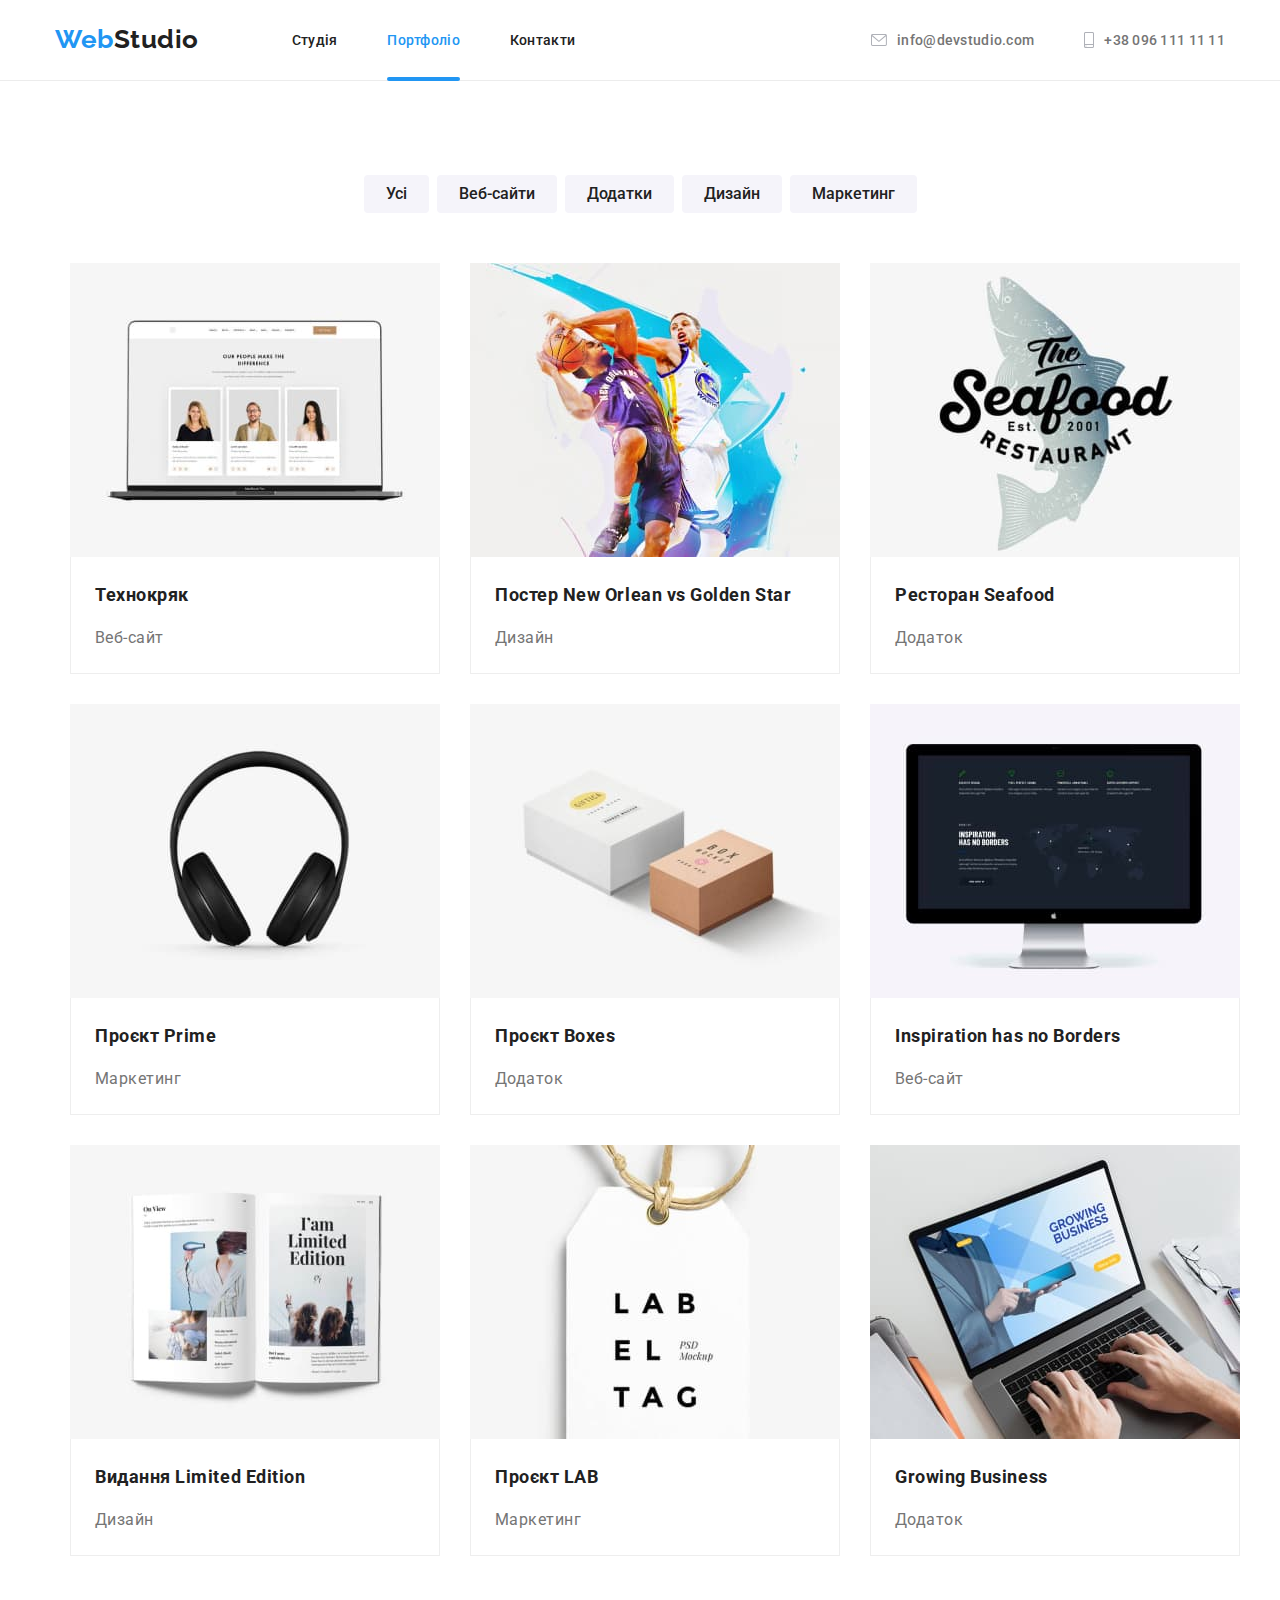
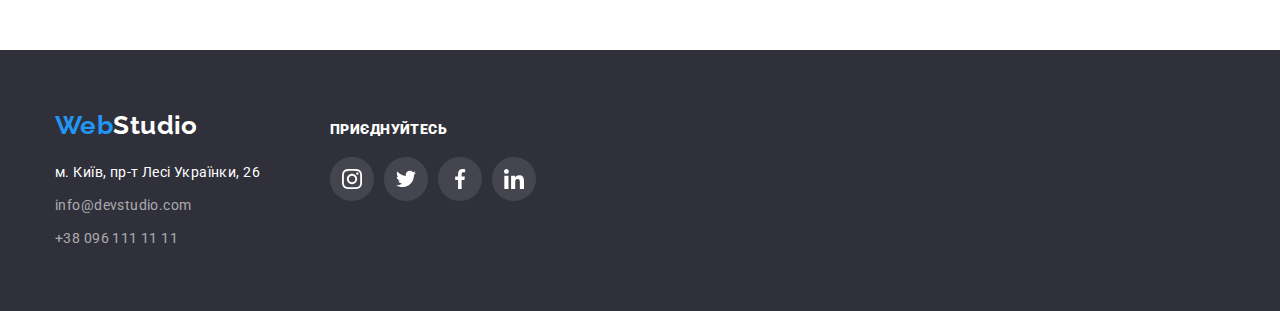
==== portfolio.html @ b57c9b63 "added previos" ====
<!DOCTYPE html>
<html lang="uk">
  <head>
    <meta charset="UTF-8" />
    <meta http-equiv="X-UA-Compatible" content="IE=edge" />
    <meta name="viewport" content="width=device-width, initial-scale=1.0" />
    <title>Портфоліо</title>
    <link
      rel="stylesheet"
      href="https://cdnjs.cloudflare.com/ajax/libs/modern-normalize/1.1.0/modern-normalize.min.css"
    />
    <link rel="stylesheet" href="./css/styles.css" />
    <link
      href="https://fonts.googleapis.com/css2?family=Oleo+Script&family=Raleway:wght@700&family=Roboto:wght@400;500;700;900&display=swap"
      rel="stylesheet"
    />
  </head>
  <body class="page">
    <header class="page-header">
      <div class="container page-container">
        <nav class="site-nav">
          <a href="./index.html" class="logo"><span class="logo-blue">Web</span>Studio</a>
          <ul class="site-nav-list">
            <li><a href="./index.html" class="link">Студія</a></li>
            <li><a href="./portfolio.html" class="link current">Портфоліо</a></li>
            <li><a href="" class="link item">Контакти</a></li>
          </ul>
        </nav>
        <ul class="auth-nav">
          <li>
            <a href="mailto:info@devstudio.com" class="link"
              ><svg class="env">
                <use href="./images/icons.svg#icon-envelope"></use></svg
              >info@devstudio.com</a
            >
          </li>
          <li>
            <a href="tel:+380961111111" class="link item"
              ><svg class="tel">
                <use href="./images/icons.svg#icon-smartphone"></use></svg
              >+38 096 111 11 11</a
            >
          </li>
        </ul>
      </div>
    </header>
    <main class="main">
      <section class="section">
        <div class="container">
          <h2 hidden class="visusally-hiden">Портоліо</h2>
          <!-- Портфоліо -->
          <ul class="buttons-list">
            <li><button type="button" class="btn-page">Усі</button></li>
            <li><button type="button" class="btn-page">Веб-сайти</button></li>
            <li><button type="button" class="btn-page">Додатки</button></li>
            <li><button type="button" class="btn-page">Дизайн</button></li>
            <li><button type="button" class="btn-page">Маркетинг</button></li>
          </ul>

          <div class="container">
            <ul class="portfolio">
              <li>
                <a href="./index.html" target="_blank" rel="noopener noreferrer" class="port-link">
                  <div class="port-card">
                    <img src="./images/portfolio/Технокряк.jpg" alt="Технокряк" width="370" /><p class="port-card-text">Ресурс пропонує комплексні пропозиції з різним рівнем функціоналу та сервісів. Все це дозволить відвідувачу отримати вичерпні відомості про компанію чи приватну особу.</p>
                  </div>
                  <div class="port-box">
                    <h3 class="list-title">Технокряк</h3>
                    <p class="main-text">Веб-сайт</p>
                  </div>
                </a>
              </li>
              <li>
                <a href="./index.html" target="_blank" rel="noopener noreferrer" class="port-link">
                  <div class="port-card">
                    <img
                      src="./images/portfolio/ПостерNew.jpg"
                      alt="Постер New Orlean vs Golden Star"
                      width="370"
                    /><p class="port-card-text">Ресурс пропонує комплексні пропозиції з різним рівнем функціоналу та сервісів. Все це дозволить відвідувачу отримати вичерпні відомості про компанію чи приватну особу.</p>
                  </div>
                  <div class="port-box">
                    <h3 class="list-title">Постер New Orlean vs Golden Star</h3>
                    <p class="main-text">Дизайн</p>
                  </div>
                </a>
              </li>
              <li>
                <a href="./index.html" target="_blank" rel="noopener noreferrer" class="port-link">
                  <div class="port-card">
                    <img src="./images/portfolio/Ресторан.jpg" alt="Ресторан Seafood" width="370" /><p class="port-card-text">Ресурс пропонує комплексні пропозиції з різним рівнем функціоналу та сервісів. Все це дозволить відвідувачу отримати вичерпні відомості про компанію чи приватну особу.</p>
                  </div>
                  <div class="port-box">
                    <h3 class="list-title">Ресторан Seafood</h3>
                    <p class="main-text">Додаток</p>
                  </div>
                </a>
              </li>
              <li>
                <a href="./index.html" target="_blank" rel="noopener noreferrer" class="port-link">
                  <div class="port-card">
                    <img src="./images/portfolio/ПроєктPrime.jpg" alt="Проєкт Prime" width="370" /><p class="port-card-text">Ресурс пропонує комплексні пропозиції з різним рівнем функціоналу та сервісів. Все це дозволить відвідувачу отримати вичерпні відомості про компанію чи приватну особу.</p>
                  </div>
                  <div class="port-box">
                    <h3 class="list-title">Проєкт Prime</h3>
                    <p class="main-text">Маркетинг</p>
                  </div>
                </a>
              </li>
              <li>
                <a href="./index.html" target="_blank" rel="noopener noreferrer" class="port-link">
                  <div class="port-card">
                    <img src="./images/portfolio/ПроєктBoxes.jpg" alt="Проєкт Boxes" width="370" /><p class="port-card-text">Ресурс пропонує комплексні пропозиції з різним рівнем функціоналу та сервісів. Все це дозволить відвідувачу отримати вичерпні відомості про компанію чи приватну особу.</p>
                  </div>
                  <div class="port-box">
                    <h3 class="list-title">Проєкт Boxes</h3>
                    <p class="main-text">Додаток</p>
                  </div>
                </a>
              </li>
              <li>
                <a href="./index.html" target="_blank" rel="noopener noreferrer" class="port-link">
                  <div class="port-card">
                    <img
                      src="./images/portfolio/Inspiration.jpg"
                      alt="Inspiration has no Borders"
                      width="370"
                    /><p class="port-card-text">Ресурс пропонує комплексні пропозиції з різним рівнем функціоналу та сервісів. Все це дозволить відвідувачу отримати вичерпні відомості про компанію чи приватну особу.</p>
                  </div>
                  <div class="port-box">
                    <h3 class="list-title">Inspiration has no Borders</h3>
                    <p class="main-text">Веб-сайт</p>
                  </div>
                </a>
              </li>
              <li>
                <a href="./index.html" target="_blank" rel="noopener noreferrer" class="port-link">
                  <div class="port-card">
                    <img
                      src="./images/portfolio/Видання.jpg"
                      alt="Видання Limited Edition"
                      width="370"
                    /><p class="port-card-text">Ресурс пропонує комплексні пропозиції з різним рівнем функціоналу та сервісів. Все це дозволить відвідувачу отримати вичерпні відомості про компанію чи приватну особу.</p>
                  </div>
                  <div class="port-box">
                    <h3 class="list-title">Видання Limited Edition</h3>
                    <p class="main-text">Дизайн</p>
                  </div>
                </a>
              </li>
              <li>
                <a href="./index.html" target="_blank" rel="noopener noreferrer" class="port-link">
                  <div class="port-card">
                    <img src="./images/portfolio/ПроєктLAB.jpg" alt="Проєкт LAB" width="370" /><p class="port-card-text">Ресурс пропонує комплексні пропозиції з різним рівнем функціоналу та сервісів. Все це дозволить відвідувачу отримати вичерпні відомості про компанію чи приватну особу.</p>
                  </div>
                  <div class="port-box">
                    <h3 class="list-title">Проєкт LAB</h3>
                    <p class="main-text">Маркетинг</p>
                  </div>
                </a>
              </li>
              <li>
                <a href="./index.html" target="_blank" rel="noopener noreferrer" class="port-link">
                  <div class="port-card">
                    <img src="./images/portfolio/Growing.jpg" alt="Growing Business" width="370" /><p class="port-card-text">Ресурс пропонує комплексні пропозиції з різним рівнем функціоналу та сервісів. Все це дозволить відвідувачу отримати вичерпні відомості про компанію чи приватну особу.</p>
                  </div>
                  <div class="port-box">
                    <h3 class="list-title">Growing Business</h3>
                    <p class="main-text">Додаток</p>
                  </div>
                </a>
              </li>
            </ul>
          </div>
        </div>
      </section>
    </main>
    <footer class="footer">
      <!-- Підвал -->
      <div class="container footer-container">
        <div>
          <a href="./index.html" class="logo-footer"><span class="logo-blue">Web</span>Studio</a>
          <address>
            <ul class="contacts-list">
              <li>
                <a href="https://goo.gl/maps/DitQ5L7CLAvDK1iu7" target="_blank" class="link"
                  >м. Київ, пр-т Лесі Українки, 26</a
                >
              </li>
              <li><a href="mailto:info@devstudio.com" class="link-to">info@devstudio.com</a></li>
              <li><a href="tel:+380961111111" class="link-to">+38 096 111 11 11</a></li>
            </ul>
          </address>
        </div>
        <div class="thumb">
          <h2 class="footer-title"><strong>приєднуйтесь</strong></h2>
          <ul class="our-socials">
            <li>
              <a href="">
                <svg>
                  <use href="./images/icons.svg#icon-Ellipse-3"></use>
                </svg>
              </a>
            </li>
            <li>
              <a href="">
                <svg>
                  <use href="./images/icons.svg#icon-Ellipse-2"></use>
                </svg>
              </a>
            </li>
            <li>
              <a href="">
                <svg>
                  <use href="./images/icons.svg#icon-Ellipse-1"></use>
                </svg>
              </a>
            </li>
            <li>
              <a href="">
                <svg>
                  <use href="./images/icons.svg#icon-Ellipse"></use>
                </svg>
              </a>
            </li>
          </ul>
        </div>
      </div>
    </footer>
  </body>
</html>
---- css/styles.css ----
:root {
  --primary-text-color: #757575;
  --secondary-text-color: #212121;
  --accent-color: #2196f3;
  --main-backgroud-color: #f5f5f5;
  --dark-background-color: #2f303a;
  --background-color-header: #ffffff;
  --filters-color: #f5f4fa;
  --addinational-background-color: #eeeeee;
  --links-color: rgba(255, 255, 255, 0.6);
  --border-color: #ececec;
  --fill-color: #afb1b8;
  --background-elements: rgba(47, 48, 58, 0.8);
  --modal-backdrop-color: rgba(0, 0, 0, 0.2);
  --background-cards: rgba(33, 150, 243, 0.9);
}
/*   основний колір тексту  #757575 */
/* вторинний колір тексту #212121 */
/* білий #FFFFFF */
/* акцент #2196F3 */

/* колір шапки #FFFFFF */
/* основний колір фону #F5F5F5 */
/* колір фона 1 #F5F4FA */
/* колір фона 2 #2F303A */
a {
  transition-property: color, background-color, fill;
  transition-duration: 250ms;
  transition-timing-function: cubic-bezier(0.4, 0, 0.2, 1);
}
h1,
h2,
h3,
h4,
h5,
h6,
p {
  margin: 0;
}
ul,
ol {
  list-style: none;
  padding: 0;
  margin: 0;
}
img {
  display: block;
  max-width: 100%;
  height: auto;
}
a {
  text-decoration: none;
}

.container {
  width: 1200px;
  margin-left: auto;
  margin-right: auto;
  padding-left: 15px;
  padding-right: 15px;
}
.section {
  padding: 94px 0;
}

.page {
  background-color: var(--main-background-color);
  font-family: 'Roboto', sans-serif;
  font-style: normal;
  font-size: 14px;
  letter-spacing: 0.03em;
  color: var(--primary-text-color);
}
li {
  list-style-type: none;
}
/* header styles */
.site-nav a {
  position: relative;
}
.current::after {
  content: '';
  position: absolute;
  width: 100%;
  height: 4px;
  left: 0;
  bottom: -1px;

  background: var(--accent-color);
  border-radius: 2px;
}

.site-nav,
.site-nav-list,
.auth-nav {
  display: flex;
  align-items: center;
}
.auth-nav svg {
  width: 16px;
  height: 12px;
  margin-right: 10px;
}
.auth-nav .tel {
  width: 10px;
  height: 16px;
}
.link :hover .env {
  color: var(--accent-color);
}
.page-container {
  display: flex;
}
.page .logo,
.logo-footer {
  font-family: 'Raleway', sans-serif;
  font-style: normal;
  font-weight: 700;
  font-size: 26px;
  line-height: 1.2;
}
.page-header {
  border-bottom: 1px solid var(--border-color);
  background-color: var(--background-color-header);
}
.logo {
  color: var(--secondary-text-color);
}
.logo-blue {
  color: var(--accent-color);
}
.site-nav a,
.auth-nav a {
  padding-bottom: 32px;
  padding-top: 32px;
  display: block;
  margin-right: 50px;

  text-decoration: none;
  font-weight: 500;
  font-size: 14px;
  line-height: 1.15;
  letter-spacing: 0.02em;
}
.site-nav a {
  color: var(--secondary-text-color);
}
.site-nav .logo {
  padding-top: 24px;
  padding-bottom: 25px;
  margin-right: 93px;
}
.auth-nav {
  margin-left: auto;
}
.auth-nav .item,
.site-nav .item {
  margin-right: 0;
}
.auth-nav .link {
  display: flex;
  align-items: center;
  color: var(--primary-text-color);
  fill: var(--fill-color);
}
.link.current {
  color: var(--accent-color);
}
.link:hover,
.link:focus {
  cursor: pointer;
  color: var(--accent-color);
  fill: var(--accent-color);
}
/* hero styles */

.hero {
  max-width: 1600px;
  margin-left: auto;
  margin-right: auto;
  padding: 200px 0;
  text-align: center;
  color: var(--background-color-header);
  background-color: var(--dark-background-color);
  background-image: linear-gradient(rgba(47, 48, 58, 0.4), rgba(47, 48, 58, 0.4)),
    url('../images/img-hero.jpg');
}
.hero-title {
  width: 696px;
  margin: 0 auto;

  font-weight: 900;
  font-size: 44px;
  line-height: 1.36;
  text-align: center;
  letter-spacing: 0.06em;
  text-transform: uppercase;
}
.btn {
  border: none;
  border-radius: 4px;
  padding: 10px 32px 10px 32px;
  margin-top: 30px;

  color: var(--background-color-header);
  background-color: var(--accent-color);
  font-weight: 700;
  font-size: 16px;
  line-height: 1.88;
  letter-spacing: 00.03em;
  font-family: inherit;
  box-shadow: 0px 4px 4px rgba(0, 0, 0, 0.25);
}

/* modal window */
.backdrop {
  position: fixed;
  width: 100%;
  height: 100vh;
  left: 0px;
  top: 0px;

  opacity: 1;

  background-color: var(--modal-backdrop-color);
  z-index: 2;

  transition: opacity 250ms cubic-bezier(0.4, 0, 0.2, 1); 

}

.backdrop.is-hidden {
  pointer-events: none;
  opacity: 0;
}

.backdrop.is-hidden .modal {
   transform: translate(-50%, -50%) scale(0.8);
}
.modal {
  position: absolute;
  top: 50%;
  left: 50%;
  transform: translate(-50%, -50%) scale(1);
  width: 528px;
  height: 581px;

  background-color: var(--background-color-header);
  transition: transform 250ms cubic-bezier(0.4, 0, 0.2, 1);

}
.close-btn {
  position: absolute;
  top: 8px;
  right: 8px;
  width: 30px;
  height: 30px;
  background-color: var(--background-color-header);
  cursor: pointer;

  display: flex;
  justify-content: center;
  align-items: center;
  border: 1px solid rgba(0, 0, 0, 0.1);
  border-radius: 50%;
}

/* main styles */

.main-list {
  gap: 30px;
  display: flex;
}
.main-list div {
  background-color: var(--addinational-background-color);
  width: 270px;
  height: 120px;
  display: flex;
  align-items: center;
  justify-content: center;
  margin-bottom: 30px;
}
.main-list svg {
  width: 70px;
  height: 70px;
}
.main-list li {
  width: 270px;
}
/* .main-list li:not(:last-child){
      margin-right: 30px;
} */
main .main {
  background-color: var(--main-backgroud-color);
}
.list-title-list li {
  background-color: var(--background-color-header);
}
.list-title {
  margin: auto;
  margin-bottom: 10px;

  color: var(--secondary-text-color);
  font-weight: 500;
  font-size: 16px;
  line-height: 1.17;
  letter-spacing: 0.03em;
}
.main-list .list-title {
  margin-bottom: 10px;

  font-weight: 700;
  font-size: 14px;
  line-height: 1.12;
}

/* What we do */
.section-whatwedo {
  padding-top: 0;
}
.card-title {
  font-weight: 700;
  font-size: 14px;
  line-height: 1.07px;
  text-transform: uppercase;

  color: var(--background-color-header);
}
.card-element {
  display: flex;
  justify-content: center;
  align-items: center;
  position: absolute;

  width: 370px;
  height: 70px;
  bottom: 0px;
  left: 0px;

  background-color: var(--background-elements);
}
.title {
  margin-bottom: 50px;
  color: var(--secondary-text-color);
  font-weight: 700;
  font-size: 36px;
  line-height: 1.16;
  text-align: center;
}
.items {
  display: flex;
  gap: 30px;
}
.item-photo {
  position: relative;
  width: 370px;
}
.portfolio .list-title {
  font-weight: 700;
  font-size: 18px;
  line-height: 2;
}
/* Team section */
.team-box {
  background-color: var(--filters-color);
}
.list-title-list img {
  margin-bottom: 30px;
}
.list-title-list {
  display: flex;
  gap: 30px;
}
.list-title-list .social-links {
  justify-content: center;
  align-items: center;
  display: flex;
  gap: 10px;
  height: 44px;
  margin-bottom: 30px;
}
.list-title-list svg {
  width: 20px;
  height: 20px;
  fill: var(--fill-color);
}
.social-link {
  display: block;
  height: 44px;
  border-radius: 50%;
  width: 100%;
  height: 100%;
}
.social-link:hover,
.social-link:focus {
  background-color: var(--accent-color);
  fill: var(--background-color-header);
}
.social-link:hover svg,
.social-link:focus svg {
  fill: var(--background-color-header);
}
.social-links .social-link {
  width: 44px;
  height: 44px;
  display: flex;
  align-items: center;
  justify-content: center;
}

.list-title-list .mate {
  text-align: center;
  width: 270px;
  /* shadows */
  box-shadow: 0px 1px 3px rgba(0, 0, 0, 0.12), 0px 1px 1px rgba(0, 0, 0, 0.14),
    0px 2px 1px rgba(0, 0, 0, 0.2);
  border-radius: 0px 0px 4px 4px;
}

.main-text {
  color: var(--primary-text-color);
  font-weight: 400;
  font-size: 14px;
  line-height: 1.7;
  letter-spacing: 0.03em;
}
.team-box .main-text {
  margin-bottom: 16px;
  font-weight: 400;
  font-size: 16px;
  line-height: 1.18;
}
.portfolio .main-text {
  font-weight: 400;
  font-size: 16px;
  line-height: 1.87;
}

/* Clients */
.clients-title {
  font-weight: 700;
  font-size: 36px;
  line-height: 1.16;
  text-align: center;
  letter-spacing: 0.03em;
  margin-bottom: 50px;
  color: var(--secondary-text-color);
}
.client-logo {
  display: flex;
  gap: 30px;
  justify-content: center;
}
.client-logo svg {
  fill: var(--fill-color);
  width: 106px;
  height: 60px;
}
.logo-box {
  display: flex;
  justify-content: center;
  align-items: center;
  width: 170px;
  height: 92px;
  border: 1px solid var(--fill-color);
  border-radius: 4px;
}
.logo-box:hover,
.logo-box:focus {
  border-color: var(--accent-color);
}

.logo-box:hover svg,
.logo-box:focus svg {
  fill: var(--accent-color);
}
/* page 2 */

.buttons-list li:not(:first-child) {
  margin-left: 8px;
}
.btn-page {
  border: var(--filters-color);
  border-radius: 4px;
  padding: 6px 22px 6px 22px;
  background-color: var(--filters-color);
  color: var(--secondary-text-color);
  font-weight: 500;
  font-size: 16px;
  line-height: 1.62;
  font-family: inherit;

  transition-property: color, background-color;
  transition-duration: 250ms;
  transition-timing-function: cubic-bezier(0.4, 0, 0.2, 1);
}
.btn-page:hover,
.btn-page:focus {
  cursor: pointer;
  background-color: var(--accent-color);
  color: var(--background-color-header);
  box-shadow: 0px 3px 1px rgba(0, 0, 0, 0.1), 0px 1px 2px rgba(0, 0, 0, 0.08),
    0px 2px 2px rgba(0, 0, 0, 0.12);
}
.buttons-list {
  display: flex;
  justify-content: center;
  padding-bottom: 50px;

  background-color: var(--background-color-header);
}
.portfolio {
  display: flex;
  flex-wrap: wrap;
  gap: 30px;
}
.portfolio li {
  background-color: var(--background-color-header);
}
.port-link:hover,
.port-link:focus {
  display: block;
  box-shadow: 0px 4px 4px rgba(0, 0, 0, 0.25);
}
.port-box {
  padding: 20px 24px;
  border: 1px solid var(--addinational-background-color);
  border-top: none;
}

.port-card {
  position: relative;
  top: 0;
  left: 0;
  overflow: hidden;
}

.port-card-text {
  position: absolute;
  top: 0;
  left: 0;
  height: 100%;
  padding: 63px 24px;

  background-color: var(--background-cards);
  color: var(--background-color-header);
  font-size: 18px;
  line-height: 1.5;

  transform: translateY(101%);
  transition-property: transform;
  transition-duration: 250ms;
  transition-timing-function: cubic-bezier(0.4, 0, 0.2, 1);
}

.port-link:hover .port-card-text,
.port-link:focus .port-card-text {
  transform: translateY(0);
}
/* footer styles */
.footer {
  padding: 60px 0px;
  background-color: var(--dark-background-color);
}
.footer-container {
  display: flex;
  align-items: baseline;
}
.our-socials {
  display: flex;
  gap: 10px;
  margin-top: 20px;
}
.thumb {
  margin-left: 70px;
}
.footer-title {
  font-weight: 700;
  font-size: 14px;
  line-height: 1.07;
  letter-spacing: 0.03em;
  text-transform: uppercase;
  color: var(--background-color-header);
}
.our-socials svg {
  width: 44px;
  height: 44px;
  fill: var(--background-color-header);
}
.our-socials a {
  display: block;
  width: 44px;
  height: 44px;
  border-radius: 50%;
}
.our-socials a:hover,
.our-socials a:focus {
  background-color: var(--accent-color);
}
.contacts-list {
  margin-top: 20px;
}
.logo-footer {
  text-decoration: none;
  color: var(--background-color-header);
}
.contacts-list a {
  color: var(--background-color-header);
  text-decoration: none;
  font-style: normal;
}
.contacts-list li:not(:last-child) {
  margin-bottom: 9px;
}
.footer .link-to {
  color: var(--links-color);
  font-style: normal;
  font-weight: 400;
  font-size: 14px;
  line-height: 1.71;
}
.footer .link {
  font-weight: 400;
  font-size: 14px;
  line-height: 1.71;
}
.footer .link-to:hover,
.footer .link-to:focus {
  color: var(--accent-color);
}
.no-scroll {
  overflow: hidden;
}
.visually-hidden {
  position: absolute;
  white-space: nowrap;
  width: 1px;
  height: 1px;
  overflow: hidden;
  border: 0;
  padding: 0;
  clip: rect(0 0 0 0);
  clip-path: inset(50%);
  margin: -1px;
}
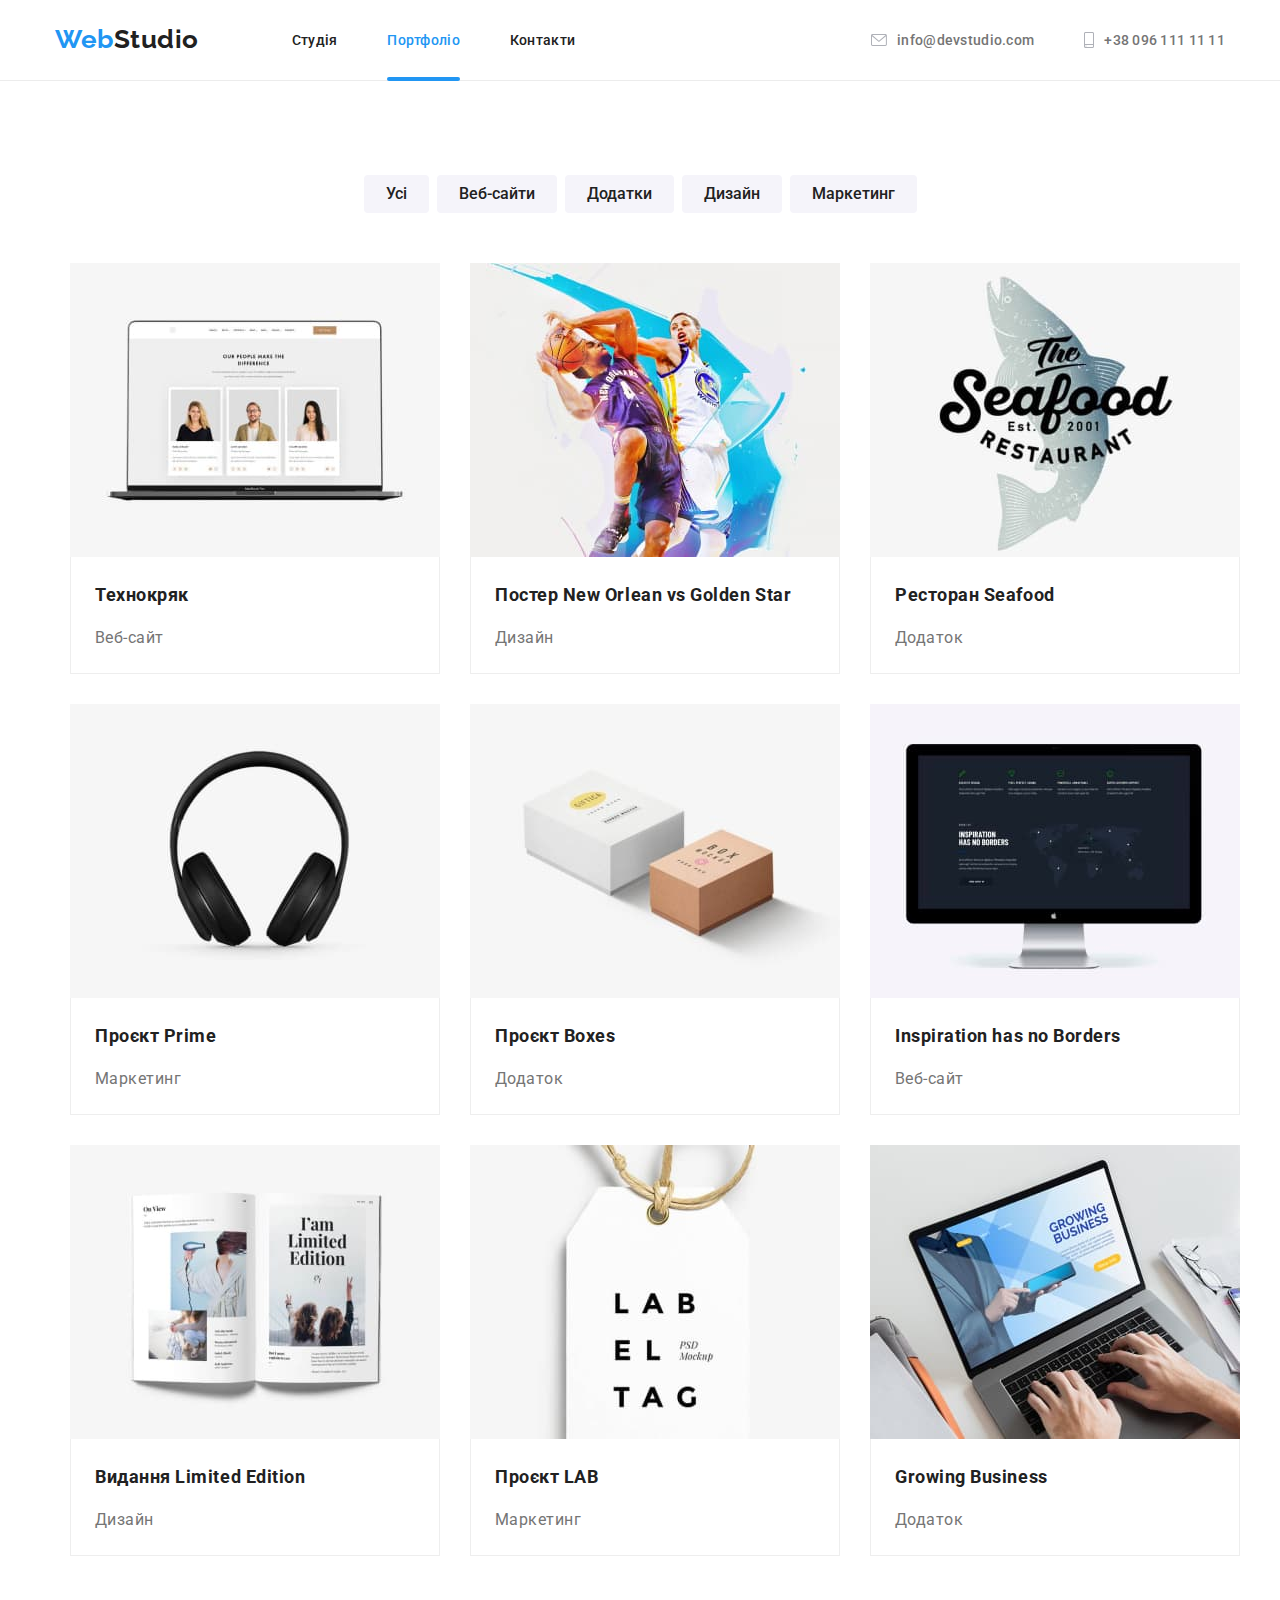
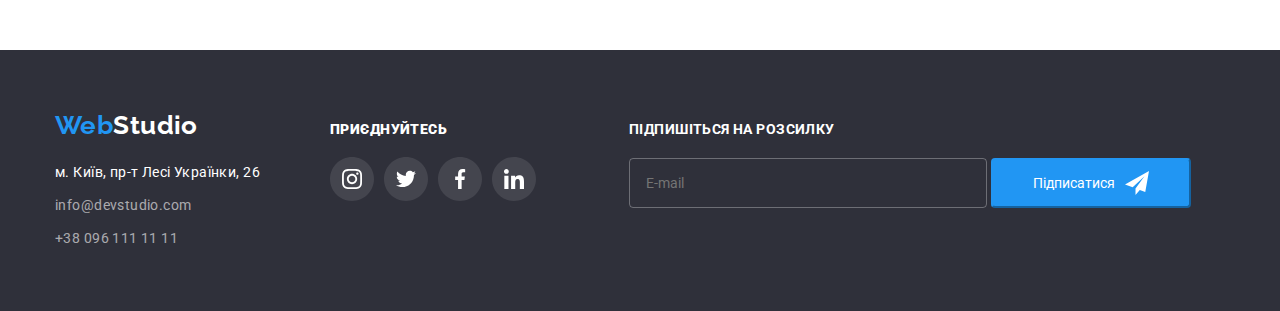
==== commit 684acd96: "added forms" ====
--- a/portfolio.html
+++ b/portfolio.html
@@ -225,6 +225,16 @@
             </li>
           </ul>
         </div>
+        <div class="subs-box">
+				<b class="subs-title">Підпишіться на розсилку</b>
+				<form action="#" name="subscribe-form">
+					<input type="email" class="subs-input" placeholder="E-mail" />
+					<button type="submit" class="subs-btn">Підписатися
+						<svg class="subs-icon">
+							<use href="./images/icons.svg#icon-send"></use>
+						</svg></button>
+				</form>
+			</div>
       </div>
     </footer>
   </body>
--- a/css/styles.css
+++ b/css/styles.css
@@ -225,8 +225,7 @@
   background-color: var(--modal-backdrop-color);
   z-index: 2;
 
-  transition: opacity 250ms cubic-bezier(0.4, 0, 0.2, 1); 
-
+  transition: opacity 250ms cubic-bezier(0.4, 0, 0.2, 1);
 }
 
 .backdrop.is-hidden {
@@ -235,7 +234,7 @@
 }
 
 .backdrop.is-hidden .modal {
-   transform: translate(-50%, -50%) scale(0.8);
+  transform: translate(-50%, -50%) scale(0.8);
 }
 .modal {
   position: absolute;
@@ -247,7 +246,6 @@
 
   background-color: var(--background-color-header);
   transition: transform 250ms cubic-bezier(0.4, 0, 0.2, 1);
-
 }
 .close-btn {
   position: absolute;
@@ -265,6 +263,150 @@
   border-radius: 50%;
 }
 
+
+.close-btn:hover svg {
+  fill:var(--accent-color)
+}
+
+/*  Form styles  */
+
+.modal-title {
+  display: block;
+  text-align: center;
+  margin-bottom: 12px;
+  margin-top: 40px;
+
+  font-size: 20px;
+  font-weight: 700;
+  line-height: 1.15;
+
+  color: var(--secondary-text-color);
+}
+
+.form {
+  margin: 0 auto;
+  display: flex;
+  flex-direction: column;
+  margin-bottom: 20px;
+  width: 448px;
+  height: 342px;
+}
+
+.form-field {
+  position: relative;
+  display: flex;
+  flex-direction: column;
+  margin-bottom: 10px;
+}
+
+.form-field:last-child {
+  margin-bottom: 0;
+}
+
+.field-input {
+  position: relative;
+  border: 0;
+  height: 40px;
+  padding-left: 42px;
+  border: 1px solid rgba(33, 33, 33, 0.2);
+  border-radius: 4px;
+  outline: none;
+}
+
+.text-area {
+  padding: 12px 16px;
+  min-width: 448px;
+  min-height: 120px;
+
+  resize: none;
+}
+
+.form-title {
+  text-align: left;
+
+  margin-bottom: 4px;
+
+  font-size: 12px;
+  line-height: 1.17;
+  letter-spacing: 0.01em;
+
+  color: var(--primary-text-color);
+}
+
+.form-icon {
+  position: absolute;
+  height: 18px;
+  width: 18px;
+  left: 12px;
+  top: 50%;
+  fill: var(--secondary-text-color);
+}
+
+.field-input:focus + .form-icon {
+  fill: var(--accent-color);
+}
+
+.agree {
+  display: flex;
+  margin-bottom: 30px;
+  margin-top: 20px;
+
+  text-align: center;
+  margin-left: 12px;
+
+  color: var(--primary-text-color);
+}
+
+.checkbox {
+  appearance: none;
+  position: absolute;
+}
+
+.agreement-link {
+  margin-left: 5px;
+
+  color: var(--accent-color);
+  text-decoration: underline;
+}
+
+.checkbox-icon {
+  display: block;
+  width: 16px;
+  height: 15px;
+
+  border: 2px solid var(--secondary-text-color);
+  border-radius: 2px;
+  margin-right: 8px;
+  fill: var(--background-color-header);
+}
+
+.checkbox:checked + .checkbox-icon {
+  background-color: var(--accent-color);
+  border-color: var(--accent-color);
+}
+
+.submit-btn {
+  margin: 0 auto;
+  min-width: 200px;
+  min-height: 50px;
+
+  font-weight: 700;
+  font-size: 16px;
+  line-height: 1.87;
+  letter-spacing: 0.06em;
+
+  background-color: var(--accent-color);
+  border: none;
+  color: var(--background-color-header);
+  border-radius: 4px;
+
+  text-shadow: 0px 4px 4px rgba(0, 0, 0, 0.25);
+}
+
+.submit-btn:hover,
+.submit-btn:focus {
+  box-shadow: 0px 4px 4px rgba(0, 0, 0, 0.15);
+}
 /* main styles */
 
 .main-list {
@@ -628,6 +770,63 @@
 .footer .link-to:focus {
   color: var(--accent-color);
 }
+
+/* subs-box styles */
+
+.subs-box {
+  display: block;
+  margin-left: 93px;
+
+  width: 570px;
+  height: 86px;
+}
+
+.subs-title {
+  font-weight: 700;
+  font-size: 14px;
+  line-height: 1.14;
+  text-transform: uppercase;
+
+  color: var(--background-color-header);
+}
+
+.subs-input {
+  margin-top: 20px;
+  width: 358px;
+  height: 50px;
+  color: var(--hero-text-color);
+  background-color: transparent;
+  border: 1px solid rgba(255, 255, 255, 0.3);
+  border-radius: 4px;
+  padding-left: 16px;
+  outline: none;
+  box-shadow: (0px 4px 4px rgba(0, 0, 0, 0.15));
+}
+
+.subs-btn {
+  width: 200px;
+  height: 50px;
+
+  display: inline-flex;
+  justify-content: center;
+  align-items: center;
+  margin-left: 1px;
+
+  border-radius: 4px;
+
+  border-color: var(--accent-color);
+
+  color: var(--background-color-header);
+  background-color: var(--accent-color);
+  box-shadow: (0px 4px 4px rgba(0, 0, 0, 0.25));
+}
+
+.subs-icon {
+  width: 24px;
+  height: 24px;
+  margin-left: 10px;
+}
+
 .no-scroll {
   overflow: hidden;
 }
